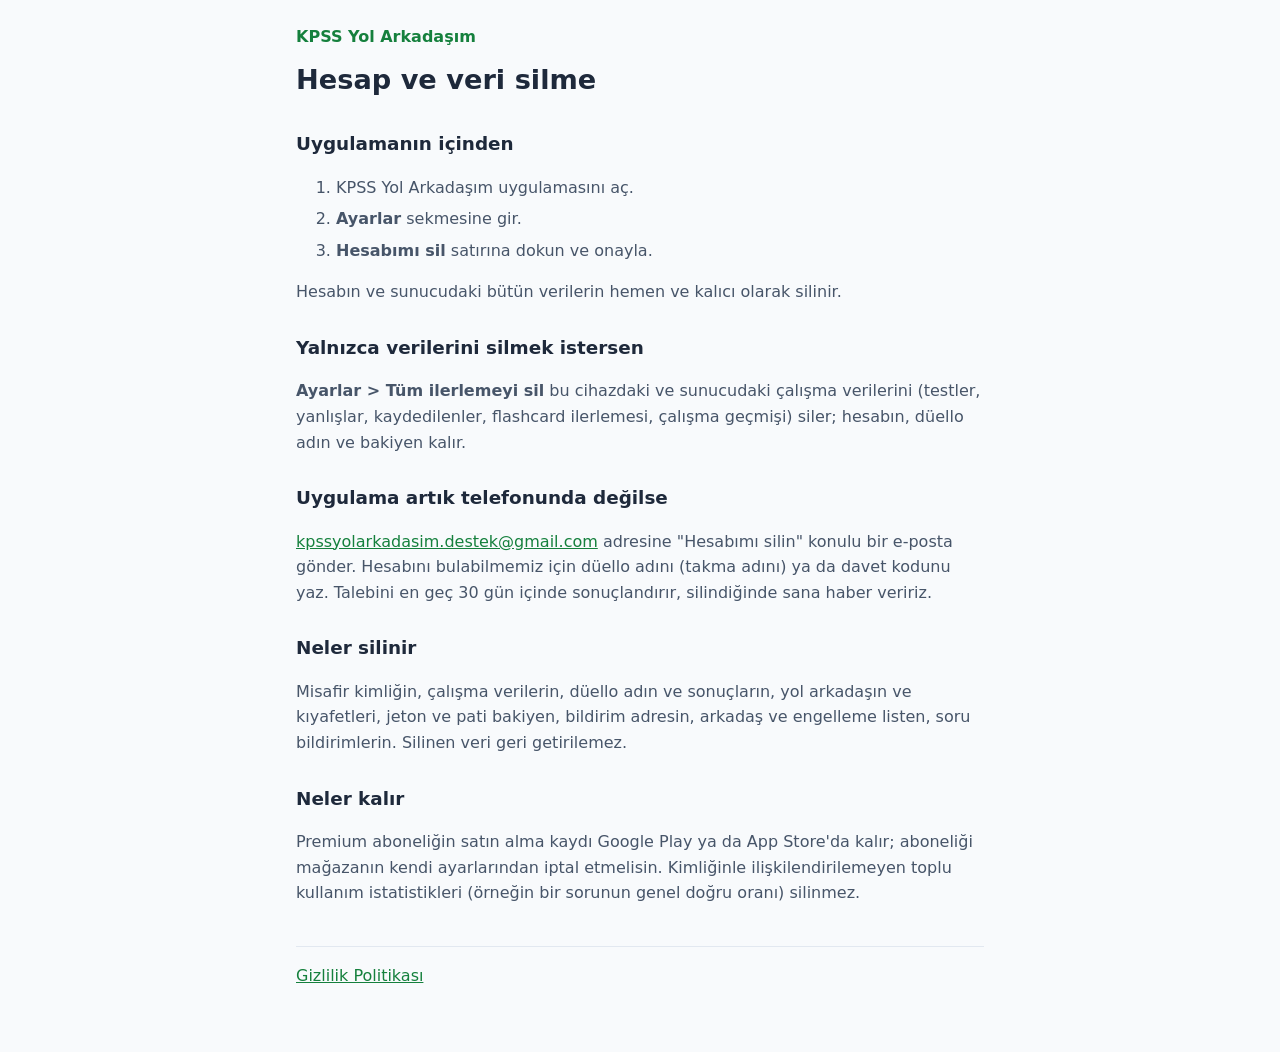
==== hesap-silme.html @ ac60a3ea "Gizlilik ve hesap silme sayfaları" ====
<!doctype html>
<html lang="tr">
<head>
  <meta charset="utf-8">
  <meta name="viewport" content="width=device-width, initial-scale=1">
  <title>Hesap ve Veri Silme · KPSS Yol Arkadaşım</title>
  <link rel="stylesheet" href="stil.css">
</head>
<body>
  <main>
    <p class="ust"><a href="./">KPSS Yol Arkadaşım</a></p>
    <h1>Hesap ve veri silme</h1>

    <h2>Uygulamanın içinden</h2>
    <ol>
      <li>KPSS Yol Arkadaşım uygulamasını aç.</li>
      <li><strong>Ayarlar</strong> sekmesine gir.</li>
      <li><strong>Hesabımı sil</strong> satırına dokun ve onayla.</li>
    </ol>
    <p>Hesabın ve sunucudaki bütün verilerin hemen ve kalıcı olarak silinir.</p>

    <h2>Yalnızca verilerini silmek istersen</h2>
    <p><strong>Ayarlar &gt; Tüm ilerlemeyi sil</strong> bu cihazdaki ve sunucudaki
      çalışma verilerini (testler, yanlışlar, kaydedilenler, flashcard ilerlemesi,
      çalışma geçmişi) siler; hesabın, düello adın ve bakiyen kalır.</p>

    <h2>Uygulama artık telefonunda değilse</h2>
    <p><a href="mailto:kpssyolarkadasim.destek@gmail.com">kpssyolarkadasim.destek@gmail.com</a> adresine
      "Hesabımı silin" konulu bir e-posta gönder. Hesabını bulabilmemiz için
      düello adını (takma adını) ya da davet kodunu yaz. Talebini en geç 30 gün
      içinde sonuçlandırır, silindiğinde sana haber veririz.</p>

    <h2>Neler silinir</h2>
    <p>Misafir kimliğin, çalışma verilerin, düello adın ve sonuçların, yol
      arkadaşın ve kıyafetleri, jeton ve pati bakiyen, bildirim adresin, arkadaş
      ve engelleme listen, soru bildirimlerin. Silinen veri geri getirilemez.</p>

    <h2>Neler kalır</h2>
    <p>Premium aboneliğin satın alma kaydı Google Play ya da App Store'da kalır;
      aboneliği mağazanın kendi ayarlarından iptal etmelisin. Kimliğinle
      ilişkilendirilemeyen toplu kullanım istatistikleri (örneğin bir sorunun
      genel doğru oranı) silinmez.</p>

    <p class="alt"><a href="gizlilik.html">Gizlilik Politikası</a></p>
  </main>
</body>
</html>
---- stil.css ----
:root {
  --bg: #f8fafc;
  --text: #1e293b;
  --muted: #475569;
  --link: #15803d;
  --line: #e2e8f0;
}
@media (prefers-color-scheme: dark) {
  :root {
    --bg: #0f172a;
    --text: #e2e8f0;
    --muted: #94a3b8;
    --link: #4ade80;
    --line: #1e293b;
  }
}
* { box-sizing: border-box; }
body {
  margin: 0;
  background: var(--bg);
  color: var(--text);
  font: 16px/1.6 system-ui, -apple-system, "Segoe UI", Roboto, sans-serif;
}
main { max-width: 720px; margin: 0 auto; padding: 24px 16px 48px; }
h1 { font-size: 1.7rem; margin: 8px 0 4px; }
h2 { font-size: 1.15rem; margin: 28px 0 8px; }
p, li { color: var(--muted); }
a { color: var(--link); }
.ust { margin: 0; font-weight: 600; }
.ust a { text-decoration: none; }
.tarih { font-size: .9rem; margin-top: 0; }
.alt { margin-top: 40px; padding-top: 16px; border-top: 1px solid var(--line); }
ol li { margin-bottom: 6px; }
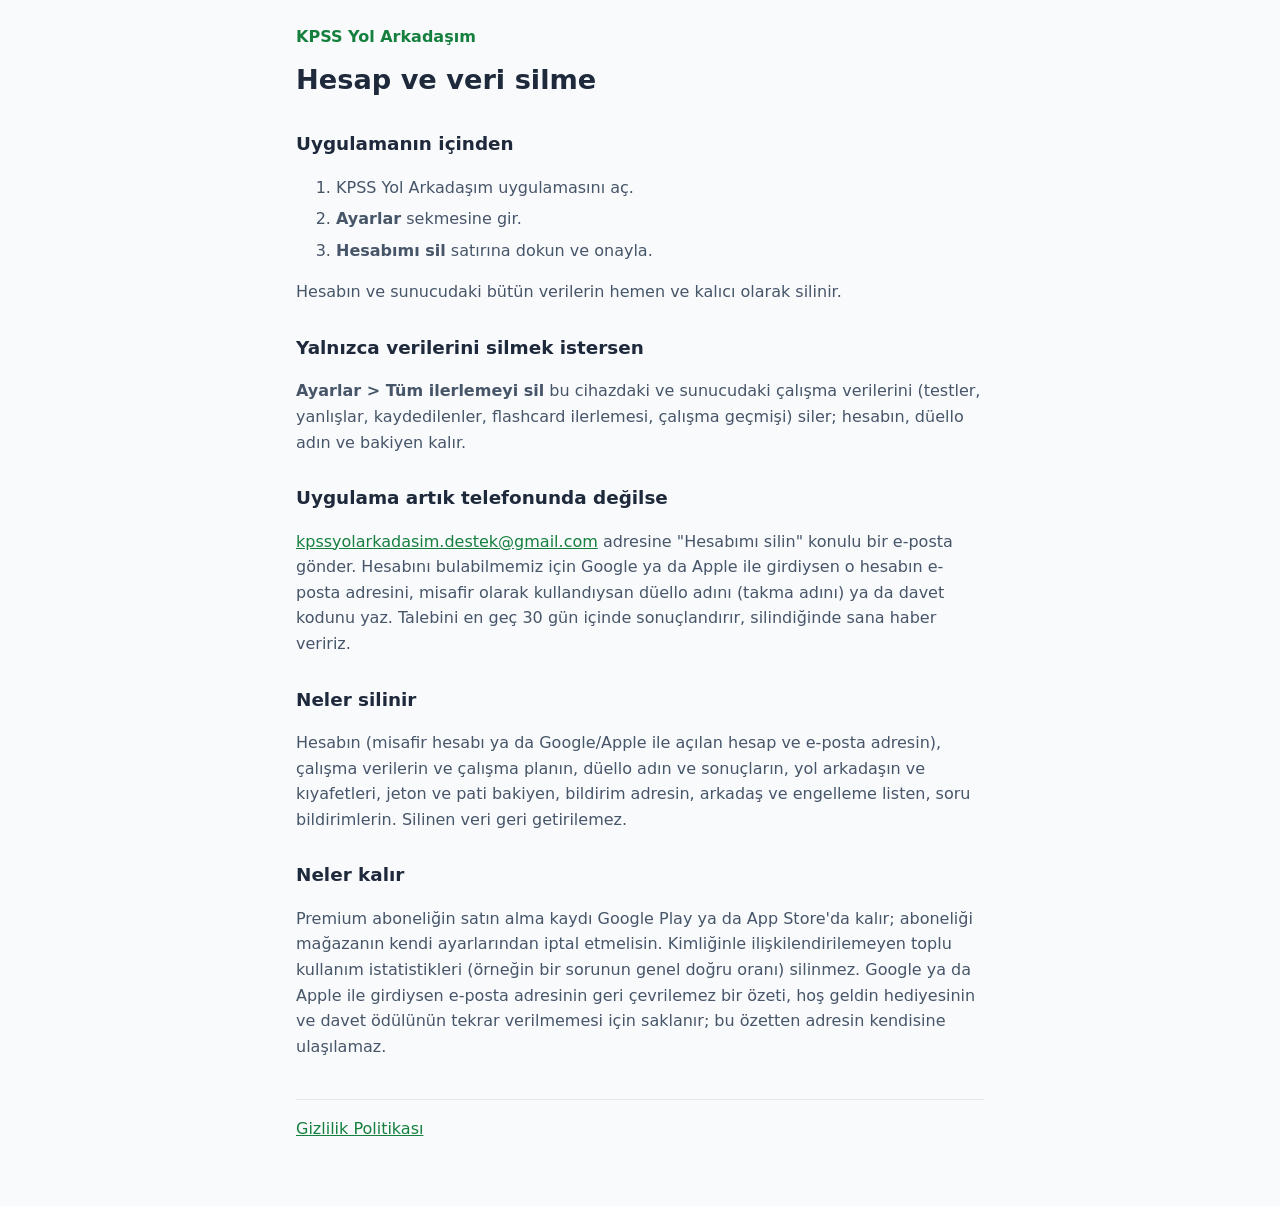
==== commit 530c294f: "Gizlilik ve hesap silme sayfalarını yeni giriş akışına güncelle" ====
--- a/hesap-silme.html
+++ b/hesap-silme.html
@@ -27,19 +27,26 @@
     <h2>Uygulama artık telefonunda değilse</h2>
     <p><a href="mailto:kpssyolarkadasim.destek@gmail.com">kpssyolarkadasim.destek@gmail.com</a> adresine
       "Hesabımı silin" konulu bir e-posta gönder. Hesabını bulabilmemiz için
-      düello adını (takma adını) ya da davet kodunu yaz. Talebini en geç 30 gün
-      içinde sonuçlandırır, silindiğinde sana haber veririz.</p>
+      Google ya da Apple ile girdiysen o hesabın e-posta adresini, misafir
+      olarak kullandıysan düello adını (takma adını) ya da davet kodunu yaz.
+      Talebini en geç 30 gün içinde sonuçlandırır, silindiğinde sana haber
+      veririz.</p>
 
     <h2>Neler silinir</h2>
-    <p>Misafir kimliğin, çalışma verilerin, düello adın ve sonuçların, yol
-      arkadaşın ve kıyafetleri, jeton ve pati bakiyen, bildirim adresin, arkadaş
-      ve engelleme listen, soru bildirimlerin. Silinen veri geri getirilemez.</p>
+    <p>Hesabın (misafir hesabı ya da Google/Apple ile açılan hesap ve e-posta
+      adresin), çalışma verilerin ve çalışma planın, düello adın ve sonuçların,
+      yol arkadaşın ve kıyafetleri, jeton ve pati bakiyen, bildirim adresin,
+      arkadaş ve engelleme listen, soru bildirimlerin. Silinen veri geri
+      getirilemez.</p>
 
     <h2>Neler kalır</h2>
     <p>Premium aboneliğin satın alma kaydı Google Play ya da App Store'da kalır;
       aboneliği mağazanın kendi ayarlarından iptal etmelisin. Kimliğinle
       ilişkilendirilemeyen toplu kullanım istatistikleri (örneğin bir sorunun
-      genel doğru oranı) silinmez.</p>
+      genel doğru oranı) silinmez. Google ya da Apple ile girdiysen e-posta
+      adresinin geri çevrilemez bir özeti, hoş geldin hediyesinin ve davet
+      ödülünün tekrar verilmemesi için saklanır; bu özetten adresin kendisine
+      ulaşılamaz.</p>
 
     <p class="alt"><a href="gizlilik.html">Gizlilik Politikası</a></p>
   </main>
